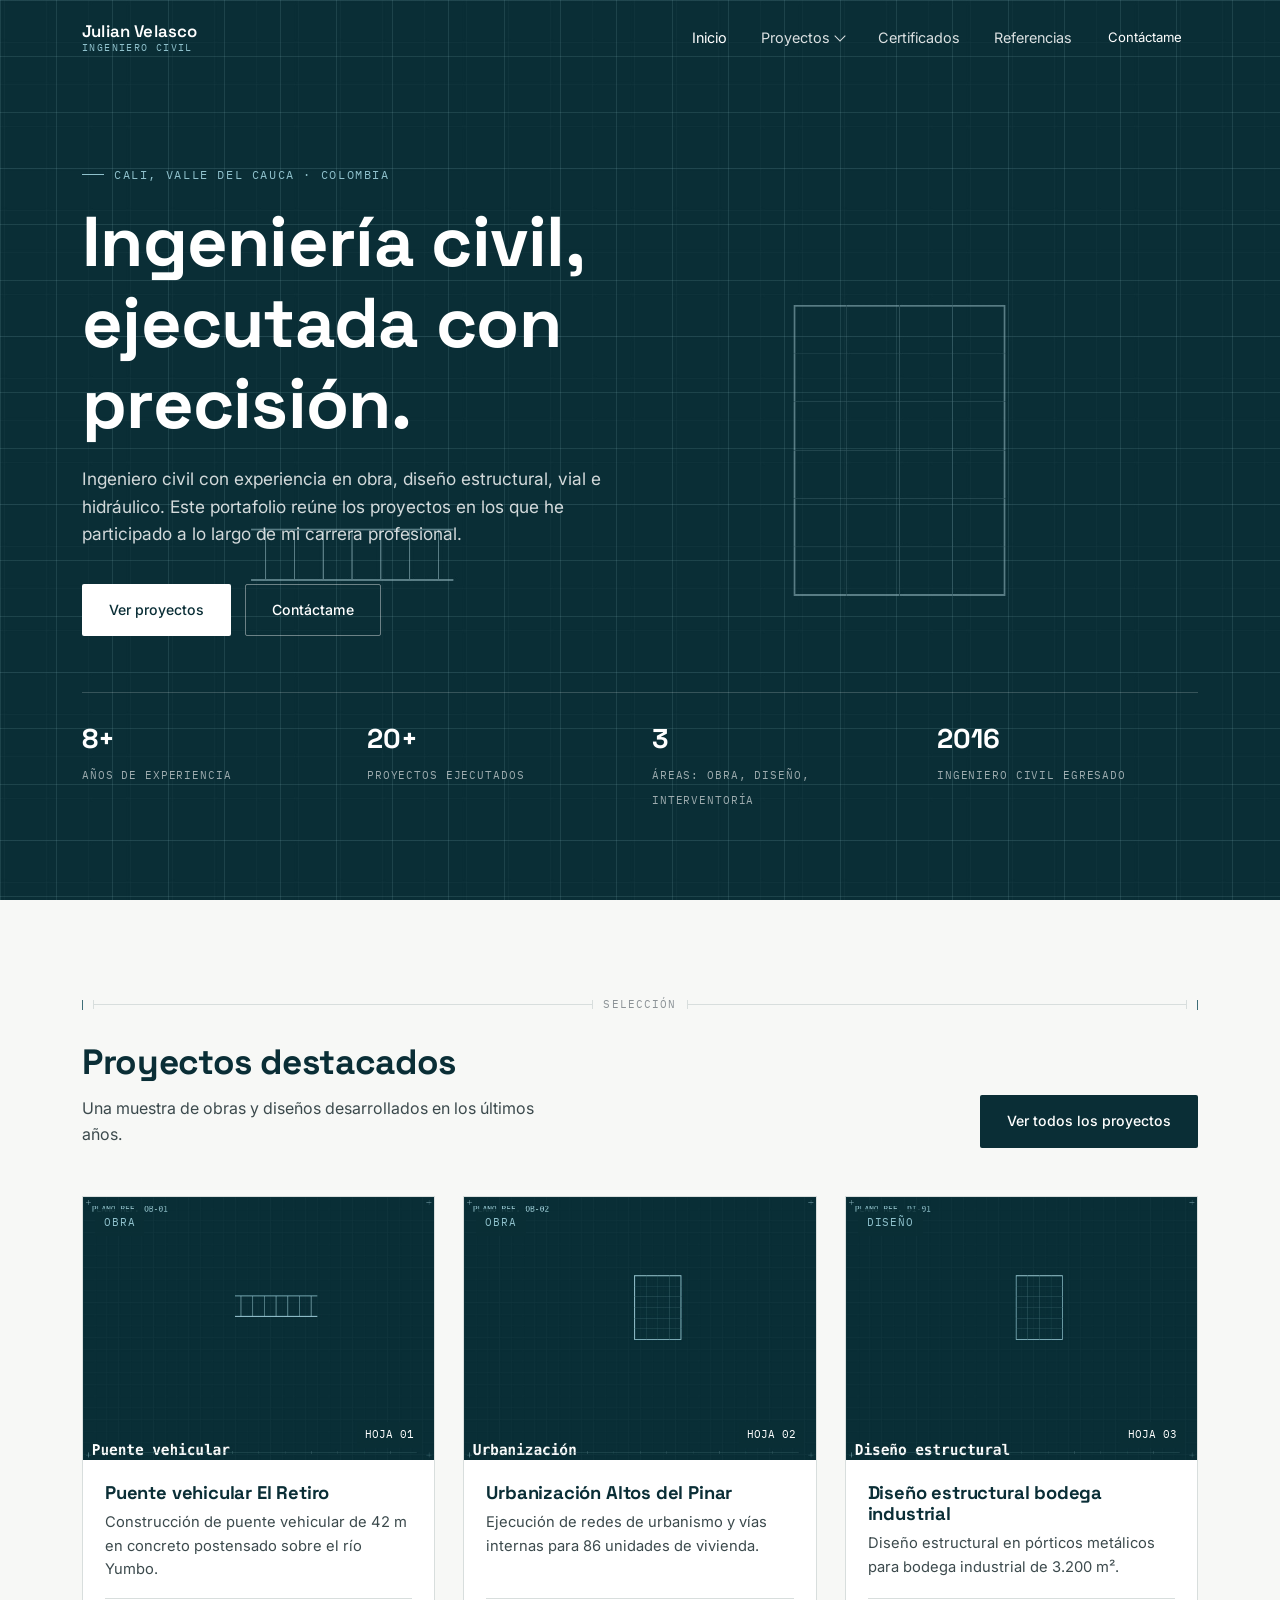
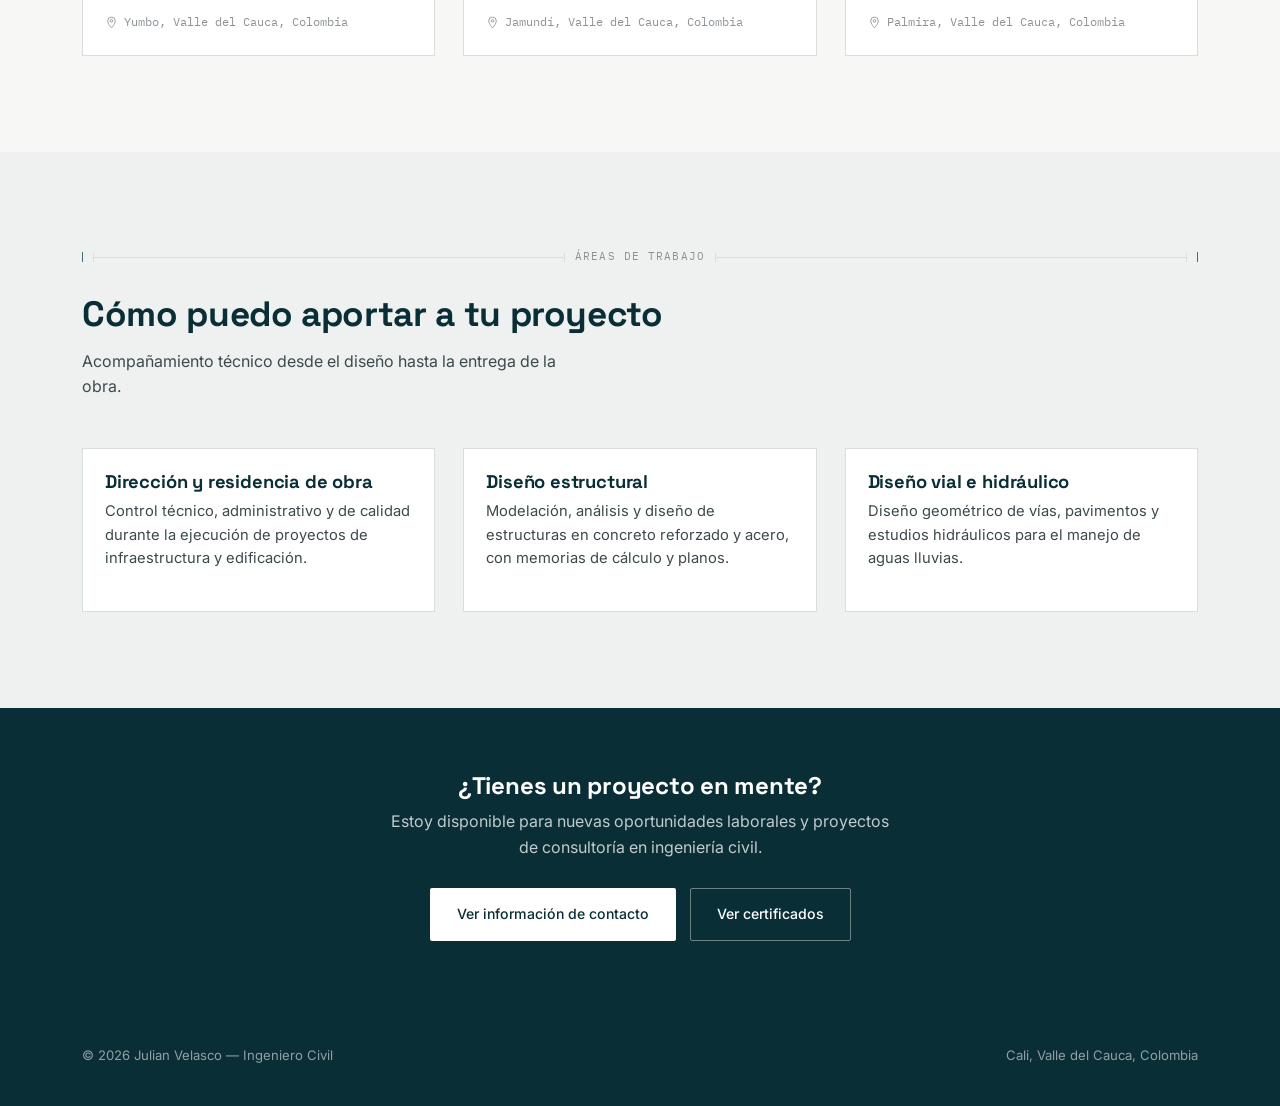
==== portfolio-site/index.html @ 8a0281f8 "Primer commit" ====
<!DOCTYPE html>
<html lang="es">
<head>
<meta charset="UTF-8">
<meta name="viewport" content="width=device-width, initial-scale=1.0">
<title>Julian Velasco — Ingeniero Civil</title>
<meta name="description" content="Portafolio profesional de ingeniería civil: proyectos de obra, diseño estructural, vial e hidráulico.">
<link rel="preconnect" href="https://fonts.googleapis.com">
<link href="https://fonts.googleapis.com/css2?family=Space+Grotesk:wght@500;600;700&family=Inter:wght@400;500;600&family=IBM+Plex+Mono:wght@400;500&display=swap" rel="stylesheet">
<link rel="stylesheet" href="css/style.css">
</head>
<body>

<nav class="nav">
  <div class="nav-inner">
    <a href="index.html" class="brand">Julian Velasco<small>Ingeniero Civil</small></a>
    <button class="nav-toggle" aria-label="Abrir menú"><span></span><span></span><span></span></button>
    <ul class="nav-links">
      <li><a href="index.html" class="active">Inicio</a></li>
      <li class="has-dropdown">
        <button class="drop-btn">Proyectos <span class="caret"></span></button>
        <ul class="dropdown">
          <li><a href="proyectos.html">Todos los proyectos</a></li>
          <li><a href="proyectos.html?cat=obra">Obra</a></li>
          <li><a href="proyectos.html?cat=diseno">Diseños</a></li>
        </ul>
      </li>
      <li><a href="certificados.html">Certificados</a></li>
      <li><a href="contacto.html">Referencias</a></li>
      <li><a href="contacto.html#contacto" class="nav-cta">Contáctame</a></li>
    </ul>
  </div>
</nav>

<header class="hero">
  <img class="hero-photo" src="assets/img/hero.jpg" alt="Obra civil en construcción">
  <div class="hero-grid"></div>
  <div class="hero-inner">
    <div class="eyebrow">Cali, Valle del Cauca · Colombia</div>
    <h1>Ingeniería civil, ejecutada con precisión.</h1>
    <p class="lead">Ingeniero civil con experiencia en obra, diseño estructural, vial e hidráulico. Este portafolio reúne los proyectos en los que he participado a lo largo de mi carrera profesional.</p>
    <div class="hero-actions">
      <a href="proyectos.html" class="btn btn-primary">Ver proyectos</a>
      <a href="contacto.html#contacto" class="btn btn-ghost">Contáctame</a>
    </div>
    <div class="hero-stats">
      <div class="stat"><b>8+</b><span>Años de experiencia</span></div>
      <div class="stat"><b>20+</b><span>Proyectos ejecutados</span></div>
      <div class="stat"><b>3</b><span>Áreas: obra, diseño, interventoría</span></div>
      <div class="stat"><b>2016</b><span>Ingeniero civil egresado</span></div>
    </div>
  </div>
</header>

<section id="proyectos">
  <div class="container">
    <div class="dimline"><span class="tick"></span><span class="rule"></span><span class="label">Selección</span><span class="rule"></span><span class="tick"></span></div>
    <div class="section-head">
      <div>
        <h2>Proyectos destacados</h2>
        <p>Una muestra de obras y diseños desarrollados en los últimos años.</p>
      </div>
      <a href="proyectos.html" class="btn btn-dark">Ver todos los proyectos</a>
    </div>
    <div class="grid-projects" id="featured-projects"></div>
  </div>
</section>

<section style="background:var(--paper-dim);">
  <div class="container">
    <div class="dimline"><span class="tick"></span><span class="rule"></span><span class="label">Áreas de trabajo</span><span class="rule"></span><span class="tick"></span></div>
    <div class="section-head">
      <div>
        <h2>Cómo puedo aportar a tu proyecto</h2>
        <p>Acompañamiento técnico desde el diseño hasta la entrega de la obra.</p>
      </div>
    </div>
    <div class="grid-projects">
      <div class="sheet-card" style="cursor:default;">
        <div class="sheet-body">
          <h3>Dirección y residencia de obra</h3>
          <p>Control técnico, administrativo y de calidad durante la ejecución de proyectos de infraestructura y edificación.</p>
        </div>
      </div>
      <div class="sheet-card" style="cursor:default;">
        <div class="sheet-body">
          <h3>Diseño estructural</h3>
          <p>Modelación, análisis y diseño de estructuras en concreto reforzado y acero, con memorias de cálculo y planos.</p>
        </div>
      </div>
      <div class="sheet-card" style="cursor:default;">
        <div class="sheet-body">
          <h3>Diseño vial e hidráulico</h3>
          <p>Diseño geométrico de vías, pavimentos y estudios hidráulicos para el manejo de aguas lluvias.</p>
        </div>
      </div>
    </div>
  </div>
</section>

<section class="contact-cta">
  <div class="container">
    <h2>¿Tienes un proyecto en mente?</h2>
    <p>Estoy disponible para nuevas oportunidades laborales y proyectos de consultoría en ingeniería civil.</p>
    <div class="contact-links">
      <a href="contacto.html#contacto" class="btn btn-primary">Ver información de contacto</a>
      <a href="certificados.html" class="btn btn-ghost">Ver certificados</a>
    </div>
  </div>
</section>

<footer>
  <div class="container footer-inner">
    <span>© <span id="year"></span> Julian Velasco — Ingeniero Civil</span>
    <span>Cali, Valle del Cauca, Colombia</span>
  </div>
</footer>

<script src="js/data.js"></script>
<script src="js/main.js"></script>
</body>
</html>
---- portfolio-site/css/style.css ----
/* ============================================================
   SISTEMA DE DISEÑO — Portafolio Ingeniería Civil
   Paleta: azul petróleo + blanco, acento "blueprint"
   ============================================================ */

:root{
  /* Color */
  --petrol-950:#0A2E36;
  --petrol-800:#123C46;
  --petrol-700:#17505D;
  --petrol-600:#1F6270;
  --petrol-500:#2C7F8F;
  --blueprint:#8FC1CC;
  --blueprint-dim:#3E6E78;
  --paper:#F7F8F6;
  --paper-dim:#EEF1EF;
  --ink:#122024;
  --ink-soft:#3C4A4D;
  --concrete:#8B9296;
  --line:#D8DEDD;
  --white:#FFFFFF;

  /* Tipografía */
  --font-display:'Space Grotesk', sans-serif;
  --font-body:'Inter', sans-serif;
  --font-mono:'IBM Plex Mono', monospace;

  /* Layout */
  --maxw:1180px;
  --nav-h:76px;
  --radius:2px;
}

*{box-sizing:border-box;}
html{scroll-behavior:smooth;}
body{
  margin:0;
  font-family:var(--font-body);
  color:var(--ink);
  background:var(--paper);
  line-height:1.6;
  -webkit-font-smoothing:antialiased;
}
h1,h2,h3,h4{
  font-family:var(--font-display);
  color:var(--petrol-950);
  margin:0 0 .4em 0;
  line-height:1.15;
  letter-spacing:-0.01em;
}
a{color:inherit;text-decoration:none;}
img{max-width:100%;display:block;}
ul{margin:0;padding:0;list-style:none;}
button{font-family:inherit;cursor:pointer;}

.mono{font-family:var(--font-mono);}
.container{max-width:var(--maxw);margin:0 auto;padding:0 32px;}
.eyebrow{
  font-family:var(--font-mono);
  font-size:.72rem;
  letter-spacing:.14em;
  text-transform:uppercase;
  color:var(--blueprint-dim);
  display:flex;
  align-items:center;
  gap:10px;
}
.eyebrow::before{
  content:'';
  width:22px;height:1px;
  background:var(--blueprint-dim);
  display:inline-block;
}

:focus-visible{
  outline:2px solid var(--petrol-600);
  outline-offset:3px;
}

@media (prefers-reduced-motion: reduce){
  *{animation:none !important; transition:none !important; scroll-behavior:auto !important;}
}

/* ============================================================
   BARRA DE MEDICIÓN — elemento firma, usada como separador
   ============================================================ */
.dimline{
  display:flex;
  align-items:center;
  gap:10px;
  color:var(--blueprint-dim);
  margin:0 0 28px 0;
}
.dimline .tick{width:1px;height:10px;background:var(--blueprint-dim);}
.dimline .rule{flex:1;height:1px;background:var(--line);position:relative;}
.dimline .rule::before,
.dimline .rule::after{
  content:'';
  position:absolute;top:-4px;
  width:1px;height:9px;background:var(--line);
}
.dimline .rule::before{left:0;}
.dimline .rule::after{right:0;}
.dimline .label{
  font-family:var(--font-mono);
  font-size:.7rem;
  letter-spacing:.1em;
  text-transform:uppercase;
  color:var(--concrete);
  white-space:nowrap;
}

/* ============================================================
   NAVEGACIÓN
   ============================================================ */
.nav{
  position:fixed;top:0;left:0;right:0;
  height:var(--nav-h);
  z-index:100;
  background:rgba(10,46,54,0.0);
  transition:background .3s ease, box-shadow .3s ease;
}
.nav.scrolled{
  background:var(--petrol-950);
  box-shadow:0 1px 0 rgba(255,255,255,.06);
}
.nav.solid{ background:var(--petrol-950); }
.nav-inner{
  max-width:var(--maxw);
  margin:0 auto;
  height:100%;
  padding:0 32px;
  display:flex;
  align-items:center;
  justify-content:space-between;
}
.brand{
  font-family:var(--font-display);
  font-weight:600;
  font-size:1.05rem;
  color:var(--white);
  letter-spacing:.01em;
  display:flex;
  flex-direction:column;
  line-height:1.1;
}
.brand small{
  font-family:var(--font-mono);
  font-size:.62rem;
  letter-spacing:.14em;
  text-transform:uppercase;
  color:var(--blueprint);
  font-weight:400;
  margin-top:2px;
}
.nav-links{
  display:flex;
  align-items:center;
  gap:6px;
}
.nav-links > li{position:relative;}
.nav-links a, .nav-links .drop-btn{
  display:inline-flex;
  align-items:center;
  gap:6px;
  color:rgba(255,255,255,.85);
  font-size:.9rem;
  padding:10px 14px;
  border:none;
  background:none;
  transition:color .2s ease;
}
.nav-links a:hover, .nav-links .drop-btn:hover{color:var(--white);}
.nav-links a.active{color:var(--white);}
.caret{
  width:8px;height:8px;
  border-right:1px solid currentColor;
  border-bottom:1px solid currentColor;
  transform:rotate(45deg);
  margin-top:-3px;
  transition:transform .2s ease;
}
.has-dropdown:hover .caret{transform:rotate(225deg);margin-top:3px;}

.dropdown{
  position:absolute;
  top:100%;left:0;
  min-width:200px;
  background:var(--white);
  border:1px solid var(--line);
  box-shadow:0 12px 24px -8px rgba(10,46,54,.25);
  padding:6px;
  opacity:0;
  visibility:hidden;
  transform:translateY(6px);
  transition:opacity .18s ease, transform .18s ease, visibility .18s;
}
.has-dropdown:hover .dropdown{
  opacity:1;visibility:visible;transform:translateY(0);
}
.dropdown a{
  display:block;
  color:var(--ink) !important;
  padding:10px 12px;
  font-size:.87rem;
  border-radius:2px;
}
.dropdown a:hover{background:var(--paper-dim);}

.nav-cta{
  border:1px solid rgba(255,255,255,.35);
  color:var(--white) !important;
  padding:8px 16px !important;
  font-size:.82rem !important;
}
.nav-cta:hover{
  background:var(--white);
  color:var(--petrol-950) !important;
}

.nav-toggle{
  display:none;
  flex-direction:column;
  gap:5px;
  background:none;border:none;padding:8px;
}
.nav-toggle span{width:22px;height:2px;background:var(--white);display:block;}

@media (max-width: 880px){
  .nav-toggle{display:flex;}
  .nav-links{
    position:fixed;
    top:var(--nav-h);left:0;right:0;bottom:0;
    background:var(--petrol-950);
    flex-direction:column;
    align-items:stretch;
    padding:12px 24px 40px;
    gap:0;
    overflow-y:auto;
    transform:translateX(100%);
    transition:transform .25s ease;
  }
  .nav-links.open{transform:translateX(0);}
  .nav-links a, .nav-links .drop-btn{
    width:100%;
    padding:16px 4px;
    border-bottom:1px solid rgba(255,255,255,.08);
    justify-content:space-between;
    color:var(--white);
  }
  .dropdown{
    position:static;
    opacity:1;visibility:visible;transform:none;
    display:none;
    background:rgba(255,255,255,.04);
    border:none;box-shadow:none;
    padding:0 0 0 12px;
  }
  .has-dropdown.open .dropdown{display:block;}
  .has-dropdown.open .caret{transform:rotate(225deg);}
  .dropdown a{color:rgba(255,255,255,.75) !important;border-bottom:none;padding:12px;}
  .nav-cta{margin-top:16px;text-align:center;}
}

/* ============================================================
   HERO
   ============================================================ */
.hero{
  position:relative;
  min-height:100vh;
  display:flex;
  align-items:flex-end;
  color:var(--white);
  background:
    linear-gradient(180deg, rgba(10,46,54,.55) 0%, rgba(10,46,54,.35) 40%, rgba(10,46,54,.92) 100%),
    var(--petrol-950);
  overflow:hidden;
}
.hero-photo{
  position:absolute;inset:0;
  width:100%;height:100%;
  object-fit:cover;
  opacity:.55;
  mix-blend-mode:luminosity;
}
.hero-grid{
  position:absolute;inset:0;
  background-image:
    linear-gradient(rgba(143,193,204,.14) 1px, transparent 1px),
    linear-gradient(90deg, rgba(143,193,204,.14) 1px, transparent 1px);
  background-size:56px 56px;
  pointer-events:none;
}
.hero-inner{
  position:relative;
  z-index:2;
  width:100%;
  padding:0 32px 88px;
  max-width:var(--maxw);
  margin:0 auto;
}
.hero .eyebrow{color:var(--blueprint);}
.hero .eyebrow::before{background:var(--blueprint);}
.hero h1{
  color:var(--white);
  font-size:clamp(2.4rem, 6vw, 4.4rem);
  max-width:14ch;
  margin:18px 0 20px;
}
.hero p.lead{
  max-width:52ch;
  font-size:1.08rem;
  color:rgba(255,255,255,.82);
  margin-bottom:36px;
}
.hero-actions{display:flex;gap:14px;flex-wrap:wrap;margin-bottom:56px;}

.btn{
  display:inline-flex;
  align-items:center;
  gap:8px;
  padding:14px 26px;
  font-size:.88rem;
  font-weight:500;
  border-radius:2px;
  border:1px solid transparent;
  transition:all .2s ease;
}
.btn-primary{background:var(--white);color:var(--petrol-950);}
.btn-primary:hover{background:var(--blueprint);}
.btn-ghost{border-color:rgba(255,255,255,.4);color:var(--white);}
.btn-ghost:hover{background:rgba(255,255,255,.1);border-color:var(--white);}
.btn-dark{background:var(--petrol-950);color:var(--white);}
.btn-dark:hover{background:var(--petrol-700);}

.hero-stats{
  display:grid;
  grid-template-columns:repeat(auto-fit, minmax(140px,1fr));
  border-top:1px solid rgba(255,255,255,.18);
  padding-top:24px;
  gap:24px;
}
.hero-stats .stat b{
  display:block;
  font-family:var(--font-display);
  font-size:1.7rem;
  color:var(--white);
}
.hero-stats .stat span{
  font-family:var(--font-mono);
  font-size:.68rem;
  letter-spacing:.08em;
  text-transform:uppercase;
  color:rgba(255,255,255,.6);
}

/* ============================================================
   SECCIONES GENERALES
   ============================================================ */
section{padding:96px 0;}
.section-head{
  display:flex;
  justify-content:space-between;
  align-items:flex-end;
  gap:24px;
  margin-bottom:48px;
  flex-wrap:wrap;
}
.section-head h2{font-size:clamp(1.6rem,3vw,2.2rem);}
.section-head p{color:var(--ink-soft);max-width:48ch;margin:0;}

.page-header{
  padding:calc(var(--nav-h) + 64px) 0 56px;
  background:var(--petrol-950);
  color:var(--white);
  position:relative;
  overflow:hidden;
}
.page-header .hero-grid{opacity:.5;}
.page-header h1{color:var(--white);font-size:clamp(2rem,4vw,3rem);margin-bottom:12px;}
.page-header p{color:rgba(255,255,255,.75);max-width:60ch;margin:0;}
.page-header .eyebrow{color:var(--blueprint);margin-bottom:14px;}
.page-header .eyebrow::before{background:var(--blueprint);}

/* Tarjetas de proyecto — estilo "hoja de plano" */
.grid-projects{
  display:grid;
  grid-template-columns:repeat(auto-fill, minmax(300px,1fr));
  gap:28px;
}
.sheet-card{
  background:var(--white);
  border:1px solid var(--line);
  transition:transform .22s ease, box-shadow .22s ease, border-color .22s ease;
  display:flex;
  flex-direction:column;
}
.sheet-card:hover{
  transform:translateY(-4px);
  box-shadow:0 20px 32px -16px rgba(10,46,54,.22);
  border-color:var(--petrol-500);
}
.sheet-media{
  position:relative;
  aspect-ratio:4/3;
  overflow:hidden;
  background:var(--petrol-800);
}
.sheet-media img{width:100%;height:100%;object-fit:cover;transition:transform .4s ease;}
.sheet-card:hover .sheet-media img{transform:scale(1.05);}
.sheet-tag{
  position:absolute;top:12px;left:12px;
  background:rgba(10,46,54,.85);
  color:var(--blueprint);
  font-family:var(--font-mono);
  font-size:.66rem;
  letter-spacing:.08em;
  text-transform:uppercase;
  padding:5px 9px;
}
.sheet-num{
  position:absolute;bottom:12px;right:12px;
  font-family:var(--font-mono);
  font-size:.7rem;
  color:var(--white);
  background:rgba(10,46,54,.85);
  padding:4px 8px;
}
.sheet-body{padding:22px 22px 24px;flex:1;display:flex;flex-direction:column;}
.sheet-body h3{font-size:1.15rem;margin-bottom:8px;}
.sheet-body p{color:var(--ink-soft);font-size:.92rem;margin:0 0 16px;flex:1;}
.sheet-loc{
  display:flex;
  align-items:center;
  gap:6px;
  font-family:var(--font-mono);
  font-size:.72rem;
  color:var(--concrete);
  padding-top:14px;
  border-top:1px solid var(--line);
}
.sheet-loc svg{flex-shrink:0;}

/* Filtros de categoría */
.filters{
  display:flex;
  gap:8px;
  margin-bottom:40px;
  flex-wrap:wrap;
}
.filter-btn{
  background:var(--white);
  border:1px solid var(--line);
  color:var(--ink-soft);
  padding:9px 18px;
  font-size:.82rem;
  font-family:var(--font-mono);
  letter-spacing:.03em;
  border-radius:2px;
  transition:all .18s ease;
}
.filter-btn:hover{border-color:var(--petrol-600);color:var(--petrol-700);}
.filter-btn.active{background:var(--petrol-950);border-color:var(--petrol-950);color:var(--white);}

/* ============================================================
   DETALLE DE PROYECTO
   ============================================================ */
.project-detail .page-header{padding-bottom:40px;}
.detail-meta{
  display:flex;
  flex-wrap:wrap;
  gap:32px;
  margin-top:28px;
  padding-top:24px;
  border-top:1px solid rgba(255,255,255,.15);
}
.detail-meta .meta-item span{
  display:block;
  font-family:var(--font-mono);
  font-size:.66rem;
  letter-spacing:.1em;
  text-transform:uppercase;
  color:var(--blueprint);
  margin-bottom:4px;
}
.detail-meta .meta-item b{color:var(--white);font-weight:500;font-size:.95rem;}

.detail-body{padding-top:64px;}
.detail-grid{
  display:grid;
  grid-template-columns:1.6fr 1fr;
  gap:56px;
}
.detail-desc h2{font-size:1.4rem;margin-bottom:18px;}
.detail-desc p{color:var(--ink-soft);margin-bottom:18px;}
.detail-desc ul{margin:0 0 18px 0;}
.detail-desc li{
  color:var(--ink-soft);
  padding-left:20px;
  position:relative;
  margin-bottom:10px;
}
.detail-desc li::before{
  content:'';
  position:absolute;left:0;top:9px;
  width:8px;height:1px;background:var(--petrol-600);
}
.detail-map{
  background:var(--paper-dim);
  border:1px solid var(--line);
  padding:20px;
  align-self:start;
  position:sticky;top:calc(var(--nav-h) + 24px);
}
.detail-map h4{
  font-family:var(--font-mono);
  font-size:.7rem;
  letter-spacing:.1em;
  text-transform:uppercase;
  color:var(--concrete);
  margin-bottom:14px;
}
.coord{
  font-family:var(--font-mono);
  color:var(--petrol-700);
  font-size:.95rem;
  margin-bottom:10px;
}
.detail-map iframe{width:100%;height:220px;border:0;filter:grayscale(.2);}
.detail-map a.map-link{
  display:inline-block;margin-top:12px;
  font-size:.82rem;color:var(--petrol-600);
  border-bottom:1px solid currentColor;
}

.gallery{
  display:grid;
  grid-template-columns:repeat(auto-fill,minmax(220px,1fr));
  gap:14px;
  margin-top:48px;
}
.gallery img, .gallery video{
  width:100%;height:200px;object-fit:cover;
  border:1px solid var(--line);
}

/* ============================================================
   CERTIFICADOS
   ============================================================ */
.cert-tabs{display:flex;gap:6px;margin-bottom:40px;border-bottom:1px solid var(--line);}
.cert-tab-btn{
  background:none;border:none;
  padding:14px 6px;margin-right:28px;
  font-family:var(--font-mono);
  font-size:.8rem;letter-spacing:.05em;text-transform:uppercase;
  color:var(--concrete);
  border-bottom:2px solid transparent;
  margin-bottom:-1px;
}
.cert-tab-btn.active{color:var(--petrol-950);border-bottom-color:var(--petrol-600);}
.cert-panel{display:none;}
.cert-panel.active{display:block;}

.grid-certs{
  display:grid;
  grid-template-columns:repeat(auto-fill,minmax(260px,1fr));
  gap:24px;
}
.cert-card{
  background:var(--white);
  border:1px solid var(--line);
  overflow:hidden;
}
.cert-thumb{aspect-ratio:1.4/1;background:var(--paper-dim);overflow:hidden;}
.cert-thumb img{width:100%;height:100%;object-fit:cover;}
.cert-info{padding:18px 20px;}
.cert-info h4{font-size:1rem;margin-bottom:4px;}
.cert-info p{margin:0;font-size:.84rem;color:var(--ink-soft);}
.cert-info .cert-year{
  font-family:var(--font-mono);
  font-size:.7rem;color:var(--concrete);
  margin-top:8px;display:block;
}
.cert-info a.cert-view{
  display:inline-block;margin-top:10px;
  font-size:.8rem;color:var(--petrol-600);
  border-bottom:1px solid currentColor;
}

/* ============================================================
   CONTACTOS / REFERENCIAS
   ============================================================ */
.grid-refs{
  display:grid;
  grid-template-columns:repeat(auto-fill,minmax(300px,1fr));
  gap:24px;
}
.ref-card{
  background:var(--white);
  border:1px solid var(--line);
  padding:26px;
  border-top:3px solid var(--petrol-600);
}
.ref-card h4{font-size:1.05rem;margin-bottom:2px;}
.ref-role{
  font-family:var(--font-mono);
  font-size:.74rem;color:var(--blueprint-dim);
  margin-bottom:14px;display:block;
}
.ref-company{
  font-weight:600;color:var(--ink);
  margin-bottom:14px;font-size:.9rem;
}
.ref-list{margin-top:14px;border-top:1px solid var(--line);padding-top:14px;}
.ref-list li{
  display:flex;gap:10px;align-items:center;
  font-size:.86rem;color:var(--ink-soft);
  margin-bottom:8px;
}
.ref-list li svg{flex-shrink:0;color:var(--petrol-600);}
.ref-list a{color:var(--ink-soft);}
.ref-list a:hover{color:var(--petrol-700);}
.ref-note{
  background:var(--paper-dim);
  border:1px dashed var(--line);
  padding:20px 24px;
  font-size:.85rem;
  color:var(--ink-soft);
  margin-bottom:40px;
}

/* Contacto directo */
.contact-cta{
  background:var(--petrol-950);
  color:var(--white);
  padding:64px 0;
  text-align:center;
}
.contact-cta h2{color:var(--white);}
.contact-cta p{color:rgba(255,255,255,.75);max-width:52ch;margin:0 auto 28px;}
.contact-links{display:flex;gap:14px;justify-content:center;flex-wrap:wrap;}

/* ============================================================
   FOOTER
   ============================================================ */
footer{
  background:var(--petrol-950);
  color:rgba(255,255,255,.55);
  padding:40px 0;
  font-size:.82rem;
}
.footer-inner{
  display:flex;justify-content:space-between;align-items:center;flex-wrap:wrap;gap:16px;
}
footer a{color:rgba(255,255,255,.8);}
footer a:hover{color:var(--white);}

@media (max-width: 780px){
  .detail-grid{grid-template-columns:1fr;}
  .detail-map{position:static;}
  section{padding:64px 0;}
}
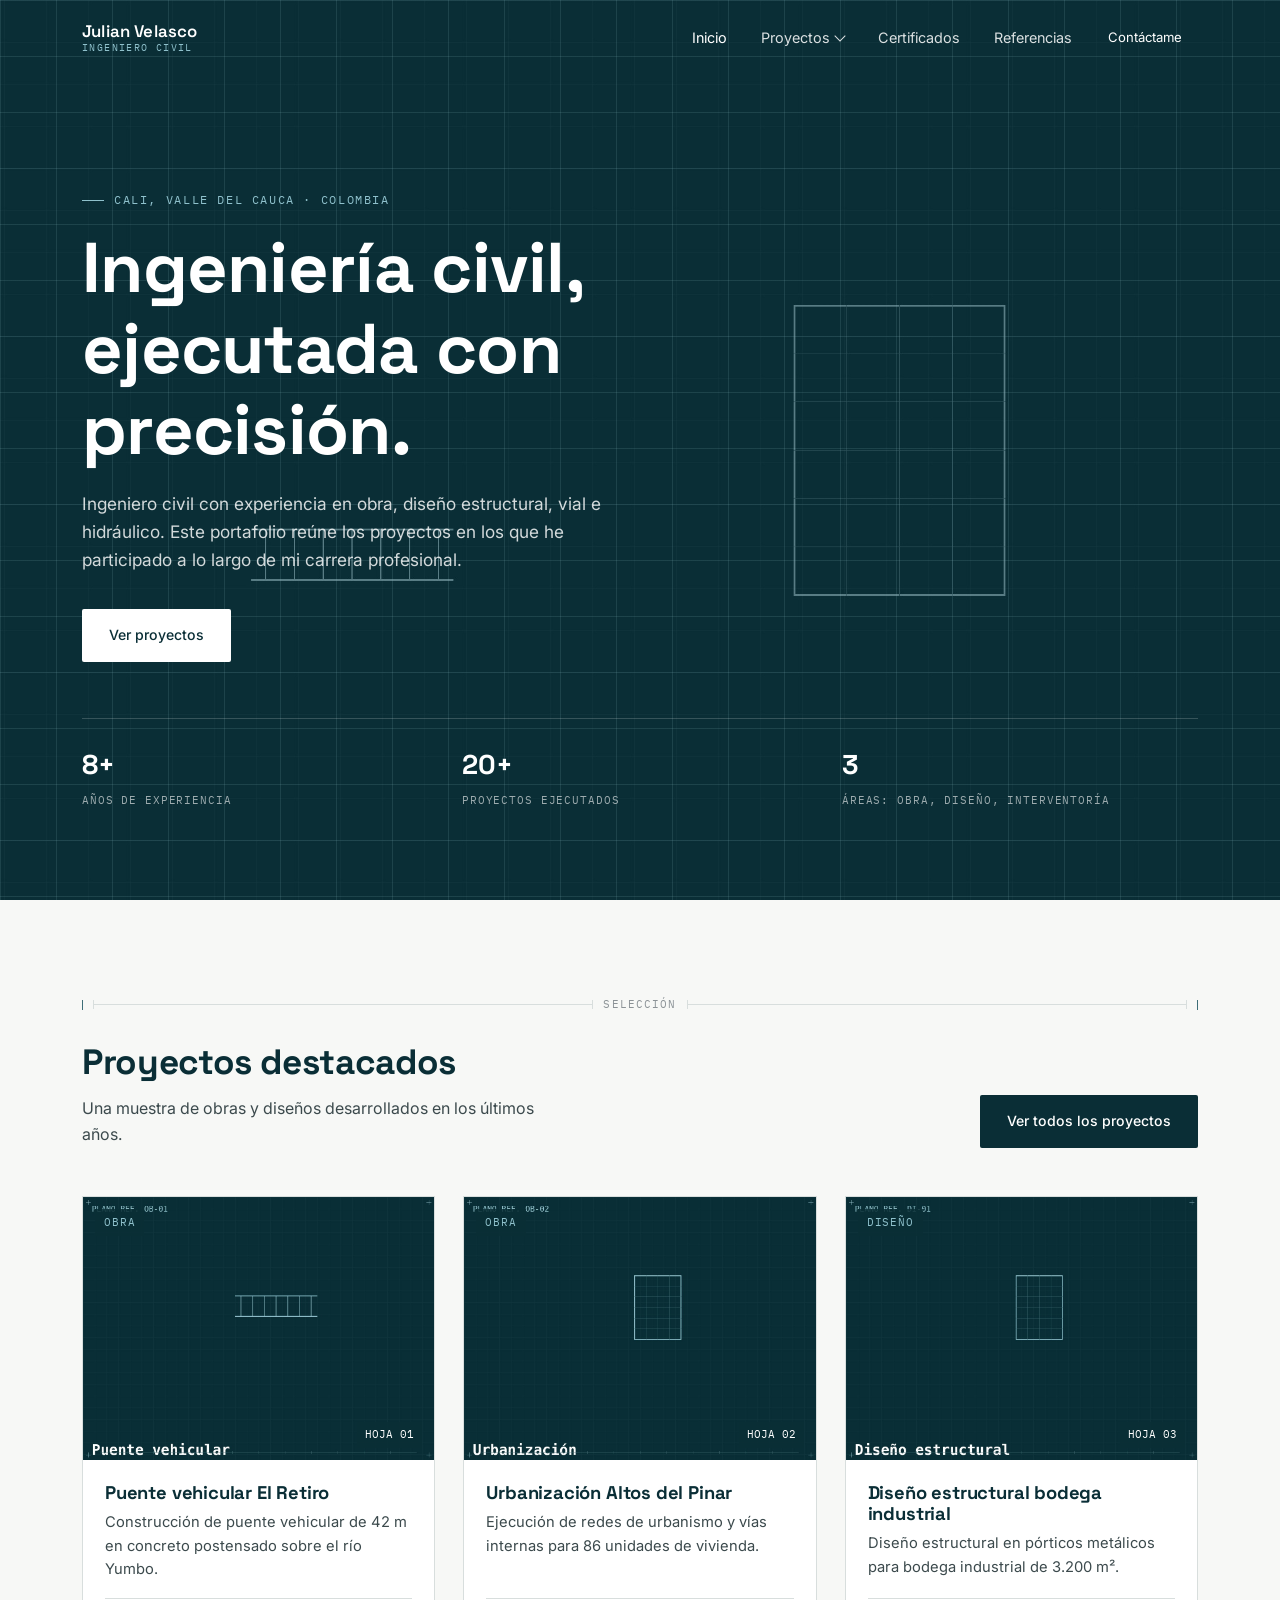
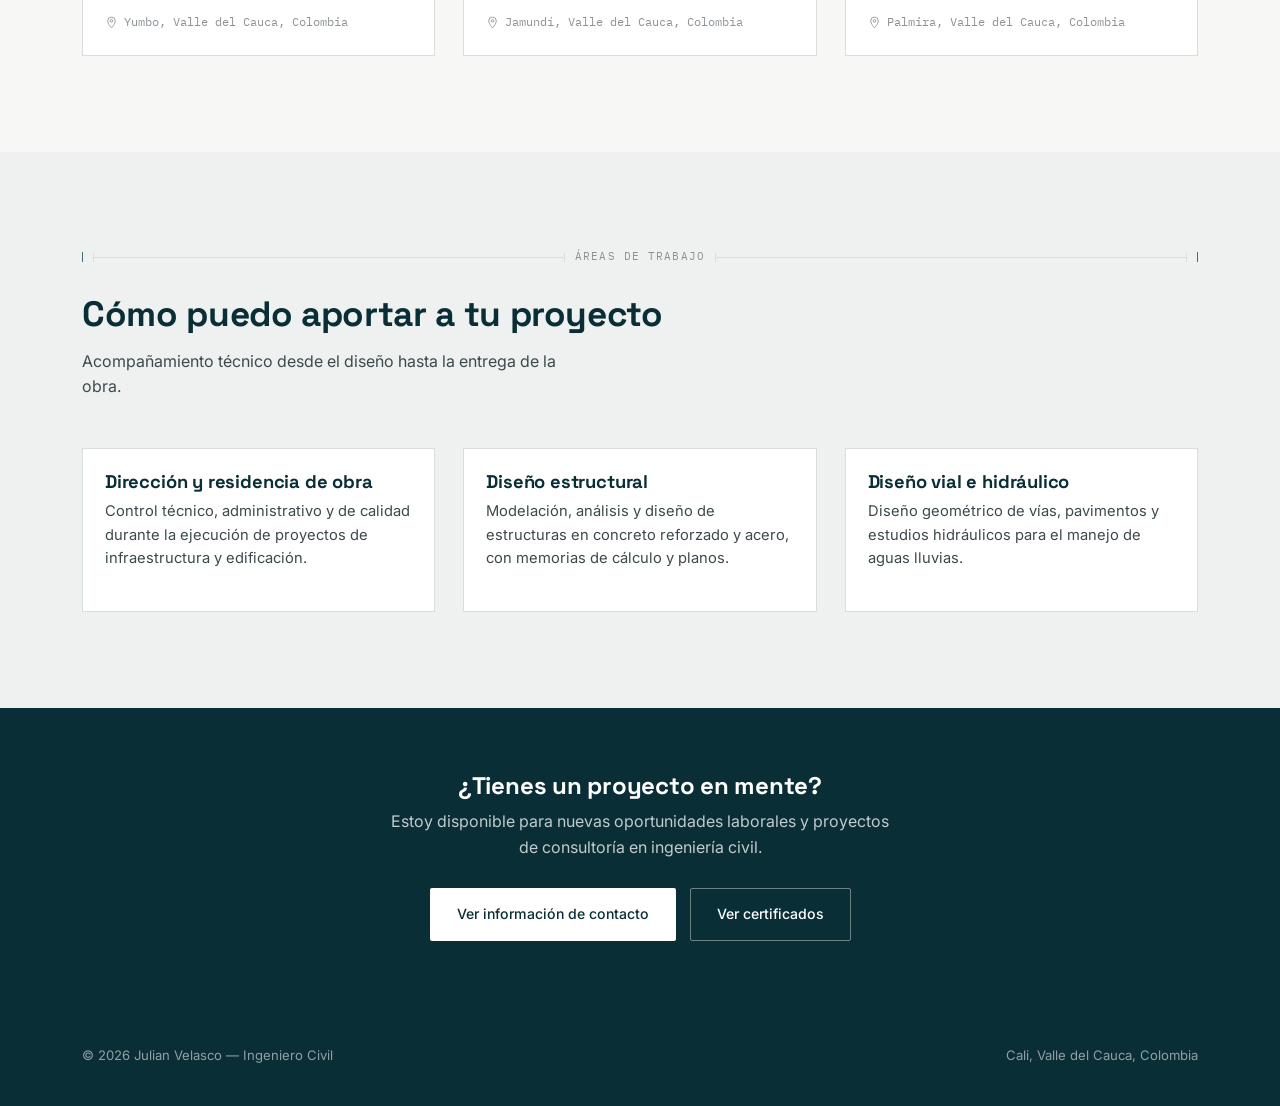
==== commit 235e3a0d: "Actualizacion de informacion" ====
--- a/portfolio-site/index.html
+++ b/portfolio-site/index.html
@@ -41,13 +41,13 @@
     <p class="lead">Ingeniero civil con experiencia en obra, diseño estructural, vial e hidráulico. Este portafolio reúne los proyectos en los que he participado a lo largo de mi carrera profesional.</p>
     <div class="hero-actions">
       <a href="proyectos.html" class="btn btn-primary">Ver proyectos</a>
-      <a href="contacto.html#contacto" class="btn btn-ghost">Contáctame</a>
+      
     </div>
     <div class="hero-stats">
       <div class="stat"><b>8+</b><span>Años de experiencia</span></div>
       <div class="stat"><b>20+</b><span>Proyectos ejecutados</span></div>
       <div class="stat"><b>3</b><span>Áreas: obra, diseño, interventoría</span></div>
-      <div class="stat"><b>2016</b><span>Ingeniero civil egresado</span></div>
+      
     </div>
   </div>
 </header>
--- a/portfolio-site/css/style.css
+++ b/portfolio-site/css/style.css
@@ -295,7 +295,7 @@
   position:relative;
   z-index:2;
   width:100%;
-  padding:0 32px 88px;
+  padding:calc(var(--nav-h) + 24px) 32px 88px;
   max-width:var(--maxw);
   margin:0 auto;
 }
